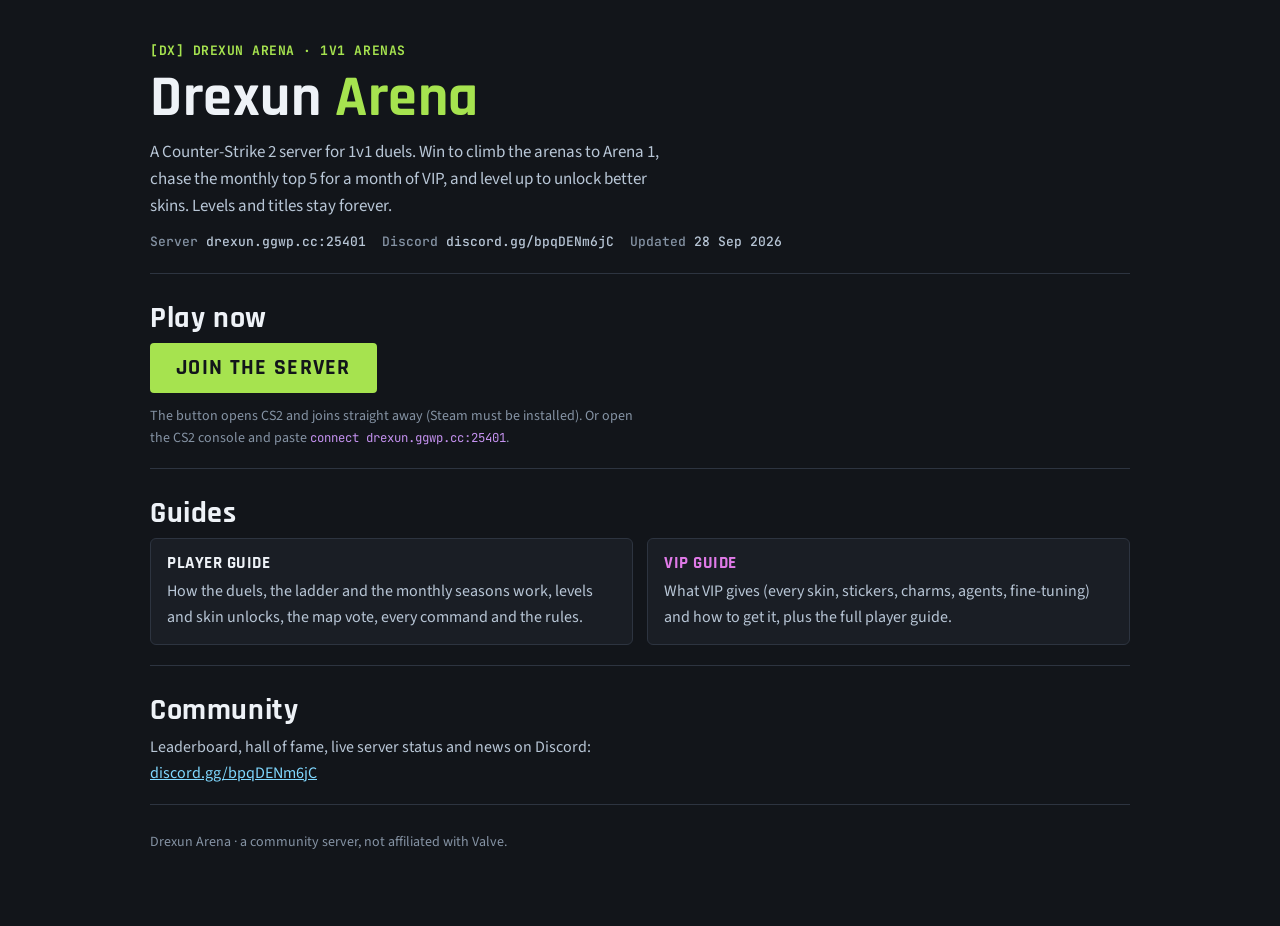
==== index.html @ 5bc747bc "Update guides 2026-09-28 03:51" ====
<!doctype html>
<html lang="en">
<head>
<meta charset="utf-8">
<meta name="viewport" content="width=device-width, initial-scale=1">
<title>Drexun Arena</title>
<link rel="preconnect" href="https://fonts.googleapis.com">
<link rel="preconnect" href="https://fonts.gstatic.com" crossorigin>
<link rel="stylesheet" href="https://fonts.googleapis.com/css2?family=Rajdhani:wght@600;700&family=Source+Sans+3:wght@400;600;700&family=JetBrains+Mono:wght@500&display=swap">
<style>
  /* Generated by tools/Build-Books.ps1 from docs/books/src - edit the sections there, not this file.
     One deliberate dark look in both themes: the page reads like the game's own chat (lime [DX], silver text,
     gold names, purple commands). */
  :root {
    color-scheme: dark;
    --bg: #12151a;
    --surface: #1a1e25;
    --surface-2: #222731;
    --line: #2d3440;
    --text: #b8c6d6;
    --text-strong: #eef2f7;
    --muted: #8593a4;
    --lime: #a6e34f;
    --gold: #e6b544;
    --purple: #c592f0;
    --menu: #80d8ff;
    --red: #ff6b6b;
    --green: #5fd47a;
    --magenta: #e07ae8;
    --blue: #6aa8ff;
    --orange: #ff9f43;
    --accent: #a6e34f;
    --display: "Rajdhani", "Arial Narrow", "Segoe UI", sans-serif;
    --body: "Source Sans 3", "Segoe UI", system-ui, sans-serif;
    --mono: "JetBrains Mono", ui-monospace, Consolas, monospace;
  }
  html { background: var(--bg); }
  body { background: var(--bg); color: var(--text); font: 16px/1.6 var(--body); padding-inline: 16px; }
  .wrap { max-width: 980px; margin: 0 auto; padding-block: 28px 64px; }
  a { color: var(--menu); }
  a:focus-visible { outline: 2px solid var(--lime); outline-offset: 2px; }

  header.top { display: grid; gap: 12px; padding-block: 8px 22px; border-bottom: 1px solid var(--line); }
  .tag { font: 700 13px/1 var(--mono); color: var(--lime); letter-spacing: .04em; }
  h1 { font: 700 clamp(36px, 7vw, 58px)/1 var(--display); color: var(--text-strong); margin: 0; letter-spacing: .01em; text-wrap: balance; }
  h1 .who { color: var(--accent); }
  .lede { margin: 0; max-width: 66ch; font-size: 17px; }
  .meta { display: flex; flex-wrap: wrap; gap: 8px 16px; font: 500 13px/1.4 var(--mono); color: var(--muted); }
  .meta b { color: var(--text); font-weight: 500; }

  nav.toc { padding-block: 18px 6px; border-bottom: 1px solid var(--line); }
  nav.toc h2 { font: 600 12px/1 var(--mono); letter-spacing: .08em; text-transform: uppercase; color: var(--muted); margin: 0 0 10px; }
  .toc-part { display: grid; grid-template-columns: 112px 1fr; gap: 6px 14px; margin-bottom: 12px; }
  .toc-part > span { font: 700 14px/1.9 var(--display); letter-spacing: .06em; text-transform: uppercase; color: var(--text-strong); }
  .toc-part ul { list-style: none; padding: 0; margin: 0; display: flex; flex-wrap: wrap; gap: 6px; }
  .toc-part a { display: inline-block; font: 600 14px/1 var(--body); color: var(--text); text-decoration: none; padding: 7px 10px; border: 1px solid var(--line); border-radius: 4px; background: var(--surface); }
  .toc-part a:hover { border-color: var(--accent); color: var(--text-strong); }
  @media (max-width: 560px) { .toc-part { grid-template-columns: 1fr; gap: 4px; } }

  .part { margin-top: 40px; padding: 14px 0 0; border-top: 3px solid var(--part, var(--accent)); }
  .part > .part-name { font: 700 13px/1 var(--mono); letter-spacing: .1em; text-transform: uppercase; color: var(--part, var(--accent)); }
  .part > p { margin: 8px 0 0; color: var(--muted); max-width: 70ch; }

  section.sec { padding-block: 28px 6px; border-bottom: 1px solid var(--line); scroll-margin-top: 16px; }
  section.sec:last-child { border-bottom: 0; }
  h2 { font: 700 30px/1.1 var(--display); color: var(--text-strong); margin: 0 0 8px; letter-spacing: .02em; text-wrap: balance; }
  .for { margin: 0 0 16px; color: var(--muted); max-width: 70ch; }
  h3 { font: 700 20px/1.2 var(--display); color: var(--text-strong); margin: 24px 0 8px; letter-spacing: .03em; text-transform: uppercase; }
  p, li { max-width: 72ch; }
  p { margin: 0 0 12px; }
  ul, ol { padding-left: 1.2em; margin: 0 0 12px; display: grid; gap: 5px; }
  strong { color: var(--text-strong); }
  code, .cmd { font-family: var(--mono); font-size: .88em; color: var(--purple); overflow-wrap: anywhere; }
  .name, .map { color: var(--gold); }

  .tbl { overflow-x: auto; border: 1px solid var(--line); border-radius: 6px; background: var(--surface); margin: 8px 0 14px; }
  table { width: 100%; border-collapse: collapse; font-size: 15px; }
  th { text-align: left; font: 600 12px/1.2 var(--mono); letter-spacing: .06em; text-transform: uppercase; color: var(--muted); padding: 10px 14px; border-bottom: 1px solid var(--line); background: var(--surface-2); }
  td { padding: 10px 14px; border-top: 1px solid var(--line); vertical-align: top; font-variant-numeric: tabular-nums; }
  tr:first-child td { border-top: 0; }
  td:first-child { width: 1%; min-width: 150px; }
  td:first-child code { font-size: 14px; }
  .alias { display: block; font: 500 12px/1.4 var(--mono); color: var(--muted); margin-top: 2px; }

  .chat { font: 500 14px/1.7 var(--mono); background: #0b0d10; border: 1px solid var(--line); border-radius: 6px; padding: 12px 14px; overflow-x: auto; color: var(--text); margin: 10px 0 16px; }
  .chat div { white-space: pre; }
  .chat .dx { color: var(--lime); } .chat .pu { color: var(--purple); } .chat .go { color: var(--gold); }
  .chat .gr { color: var(--green); } .chat .re { color: var(--red); } .chat .ma { color: var(--magenta); }
  .chat .bl { color: var(--blue); } .chat .or { color: var(--orange); } .chat .mu { color: var(--muted); }

  .card { background: #1c1f22; border: 1px solid #3a3f46; border-radius: 4px; padding: 12px 18px; text-align: center; font: 500 15px/1.35 var(--body); color: #c0c0c0; width: min(300px, 100%); margin: 10px 0 16px; }
  .card b { display: block; color: #ffa500; font: 700 26px/1.2 var(--display); }

  .grid2 { display: grid; grid-template-columns: repeat(auto-fit, minmax(260px, 1fr)); gap: 14px; margin: 8px 0 14px; }
  .box { background: var(--surface); border: 1px solid var(--line); border-radius: 6px; padding: 14px 16px; }
  .box h4 { font: 700 17px/1.2 var(--display); color: var(--text-strong); margin: 0 0 6px; letter-spacing: .03em; text-transform: uppercase; }
  .box p { margin: 0; }
  .can { border-left: 3px solid var(--green); }
  .cannot { border-left: 3px solid var(--red); }
  .warn { border-left: 3px solid var(--orange); }

  .ladder { display: grid; grid-template-columns: repeat(auto-fit, minmax(118px, 1fr)); gap: 8px; margin: 8px 0 14px; }
  .ladder div { background: var(--surface); border: 1px solid var(--line); border-radius: 6px; padding: 10px 12px; }
  .ladder b { display: block; font: 700 18px/1.1 var(--display); letter-spacing: .02em; }
  .ladder span { display: block; font: 500 12px/1.5 var(--mono); color: var(--muted); font-variant-numeric: tabular-nums; }

  .steps { counter-reset: s; list-style: none; padding: 0; display: grid; gap: 8px; }
  .steps li { counter-increment: s; display: grid; grid-template-columns: 28px 1fr; gap: 10px; align-items: start; }
  .steps li::before { content: counter(s); font: 700 15px/26px var(--display); text-align: center; color: var(--bg); background: var(--accent); border-radius: 3px; height: 26px; }

  .note { font-size: 14px; color: var(--muted); }
  a.play { display: inline-block; font: 700 22px/1 var(--display); letter-spacing: .06em; text-transform: uppercase; text-decoration: none; color: var(--bg); background: var(--lime); padding: 14px 26px; border-radius: 4px; }
  a.play:hover { filter: brightness(1.1); }
  a.box.guide { display: block; text-decoration: none; color: var(--text); }
  a.box.guide:hover { border-color: var(--accent); }
  details.faq { border: 1px solid var(--line); border-radius: 6px; background: var(--surface); margin: 0 0 8px; }
  details.faq summary { cursor: pointer; padding: 11px 14px; font-weight: 600; color: var(--text-strong); }
  details.faq > div { padding: 0 14px 12px; }
  footer { padding-top: 26px; font-size: 14px; color: var(--muted); }
  html { scroll-behavior: smooth; }
  @media (prefers-reduced-motion: reduce) { html { scroll-behavior: auto; } }
</style>
</head>
<body>
<div class="wrap">
  <header class="top">
    <div class="tag">[DX] DREXUN ARENA · 1V1 ARENAS</div>
    <h1>Drexun <span class="who">Arena</span></h1>
    <p class="lede">A Counter-Strike 2 server for 1v1 duels. Win to climb the arenas to Arena 1, chase the monthly top 5 for a month of VIP, and level up to unlock better skins. Levels and titles stay forever.</p>
    <div class="meta"><span>Server <b>drexun.ggwp.cc:25401</b></span><span>Discord <b>discord.gg/bpqDENm6jC</b></span><span>Updated <b>28 Sep 2026</b></span></div>
  </header>

  <section class="sec" id="play"><h2>Play now</h2>
    <p><a class="play" href="steam://connect/drexun.ggwp.cc:25401">Join the server</a></p>
    <p class="note">The button opens CS2 and joins straight away (Steam must be installed). Or open the CS2 console and paste <code>connect drexun.ggwp.cc:25401</code>.</p>
  </section>

  <section class="sec" id="guides"><h2>Guides</h2>
    <div class="grid2">
      <a class="box guide" href="players.html"><h4>Player Guide</h4><p>How the duels, the ladder and the monthly seasons work, levels and skin unlocks, the map vote, every command and the rules.</p></a>
      <a class="box guide" href="vip.html"><h4 style="color:var(--magenta)">VIP Guide</h4><p>What VIP gives (every skin, stickers, charms, agents, fine-tuning) and how to get it, plus the full player guide.</p></a>
    </div>
  </section>

  <section class="sec" id="community"><h2>Community</h2>
    <p>Leaderboard, hall of fame, live server status and news on Discord: <a href="https://discord.gg/bpqDENm6jC">discord.gg/bpqDENm6jC</a></p>
  </section>

  <footer>Drexun Arena · a community server, not affiliated with Valve.</footer>
</div>

</body>
</html>
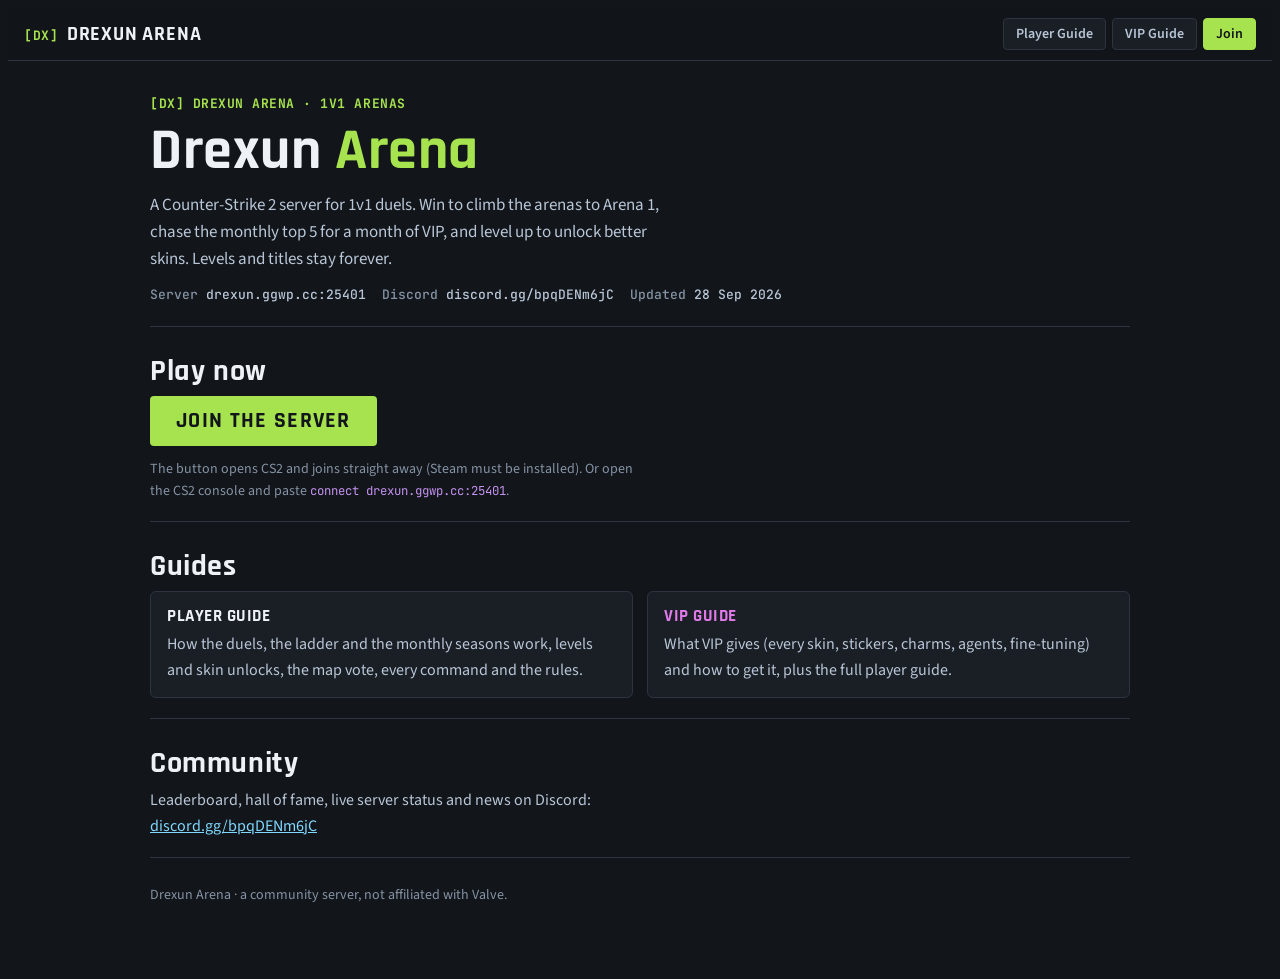
==== commit 072c2cb2: "Update guides 2026-09-28 11:45" ====
--- a/index.html
+++ b/index.html
@@ -113,6 +113,19 @@
   a.play:hover { filter: brightness(1.1); }
   a.box.guide { display: block; text-decoration: none; color: var(--text); }
   a.box.guide:hover { border-color: var(--accent); }
+
+  /* Website only (added by Build-Books.ps1 to the GitHub Pages copies): the bar that leads back home and between guides. */
+  .site-nav { position: sticky; top: env(safe-area-inset-top, 0px); z-index: 10; margin-inline: -16px; padding: 10px 16px;
+    display: flex; flex-wrap: wrap; align-items: center; justify-content: space-between; gap: 8px 16px;
+    background: color-mix(in srgb, var(--bg) 90%, transparent); backdrop-filter: blur(6px); border-bottom: 1px solid var(--line); }
+  .site-nav .brand { font: 700 20px/1 var(--display); letter-spacing: .04em; color: var(--text-strong); text-decoration: none; }
+  .site-nav .brand .tag { font-size: 13px; margin-right: 4px; }
+  .site-links { display: flex; flex-wrap: wrap; align-items: center; gap: 6px; }
+  .site-links a { font: 600 14px/1 var(--body); color: var(--text); text-decoration: none; padding: 8px 12px; border: 1px solid var(--line); border-radius: 4px; background: var(--surface); }
+  .site-links a:hover { border-color: var(--accent); color: var(--text-strong); }
+  .site-links a[aria-current="page"] { border-color: var(--accent); color: var(--text-strong); background: var(--surface-2); }
+  .site-links a.join { background: var(--lime); border-color: var(--lime); color: var(--bg); }
+  .site-links a.join:hover { filter: brightness(1.1); color: var(--bg); }
   details.faq { border: 1px solid var(--line); border-radius: 6px; background: var(--surface); margin: 0 0 8px; }
   details.faq summary { cursor: pointer; padding: 11px 14px; font-weight: 600; color: var(--text-strong); }
   details.faq > div { padding: 0 14px 12px; }
@@ -122,6 +135,14 @@
 </style>
 </head>
 <body>
+<nav class="site-nav" aria-label="Site">
+  <a class="brand" href="index.html" aria-current="page"><span class="tag">[DX]</span> DREXUN ARENA</a>
+  <div class="site-links">
+    <a href="players.html">Player Guide</a>
+    <a href="vip.html">VIP Guide</a>
+    <a class="join" href="steam://connect/drexun.ggwp.cc:25401">Join</a>
+  </div>
+</nav>
 <div class="wrap">
   <header class="top">
     <div class="tag">[DX] DREXUN ARENA · 1V1 ARENAS</div>
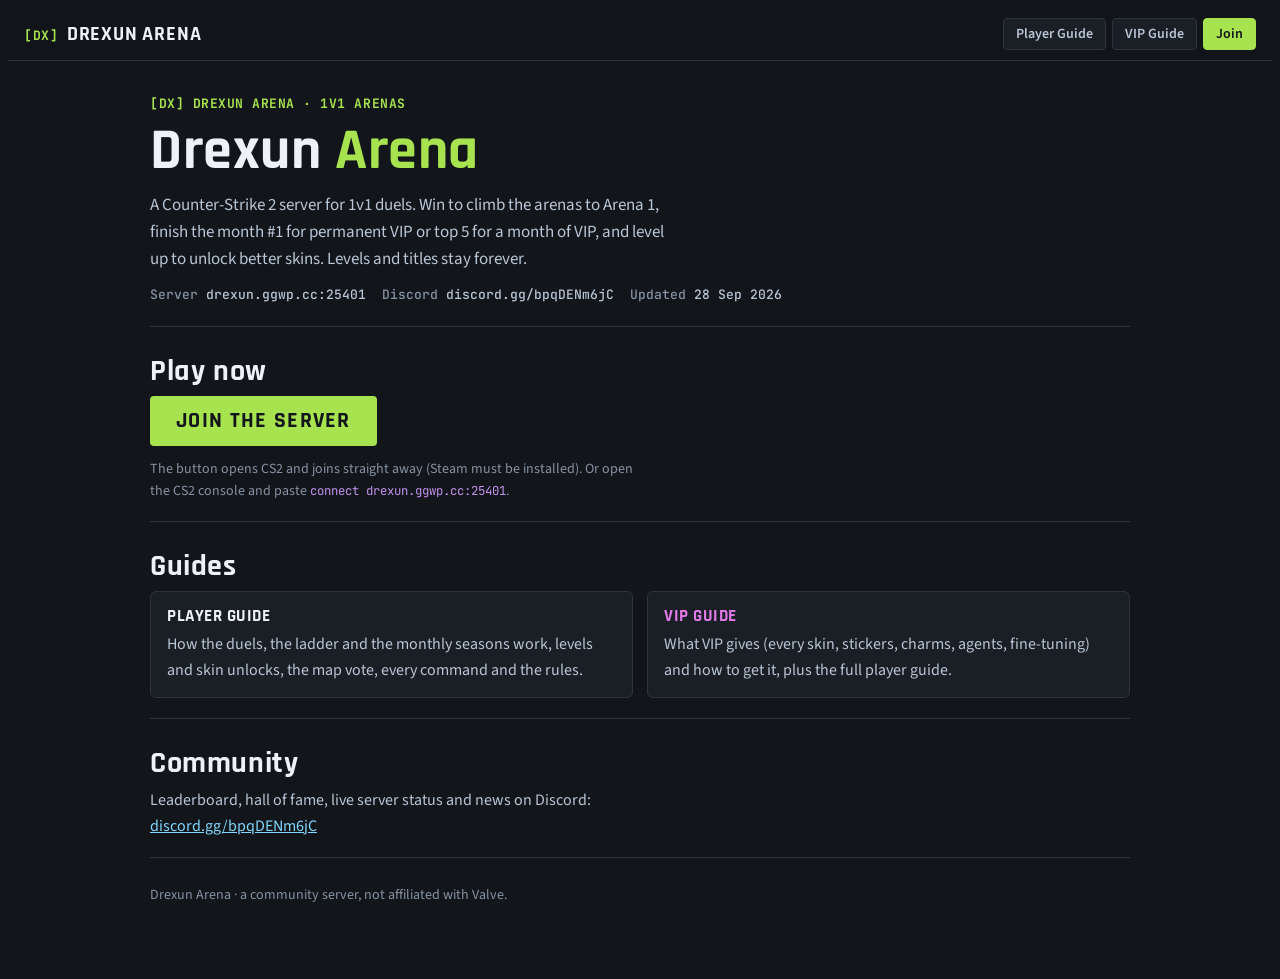
==== commit a63801f3: "Update guides 2026-09-28 14:12" ====
--- a/index.html
+++ b/index.html
@@ -147,7 +147,7 @@
   <header class="top">
     <div class="tag">[DX] DREXUN ARENA · 1V1 ARENAS</div>
     <h1>Drexun <span class="who">Arena</span></h1>
-    <p class="lede">A Counter-Strike 2 server for 1v1 duels. Win to climb the arenas to Arena 1, chase the monthly top 5 for a month of VIP, and level up to unlock better skins. Levels and titles stay forever.</p>
+    <p class="lede">A Counter-Strike 2 server for 1v1 duels. Win to climb the arenas to Arena 1, finish the month #1 for permanent VIP or top 5 for a month of VIP, and level up to unlock better skins. Levels and titles stay forever.</p>
     <div class="meta"><span>Server <b>drexun.ggwp.cc:25401</b></span><span>Discord <b>discord.gg/bpqDENm6jC</b></span><span>Updated <b>28 Sep 2026</b></span></div>
   </header>
 
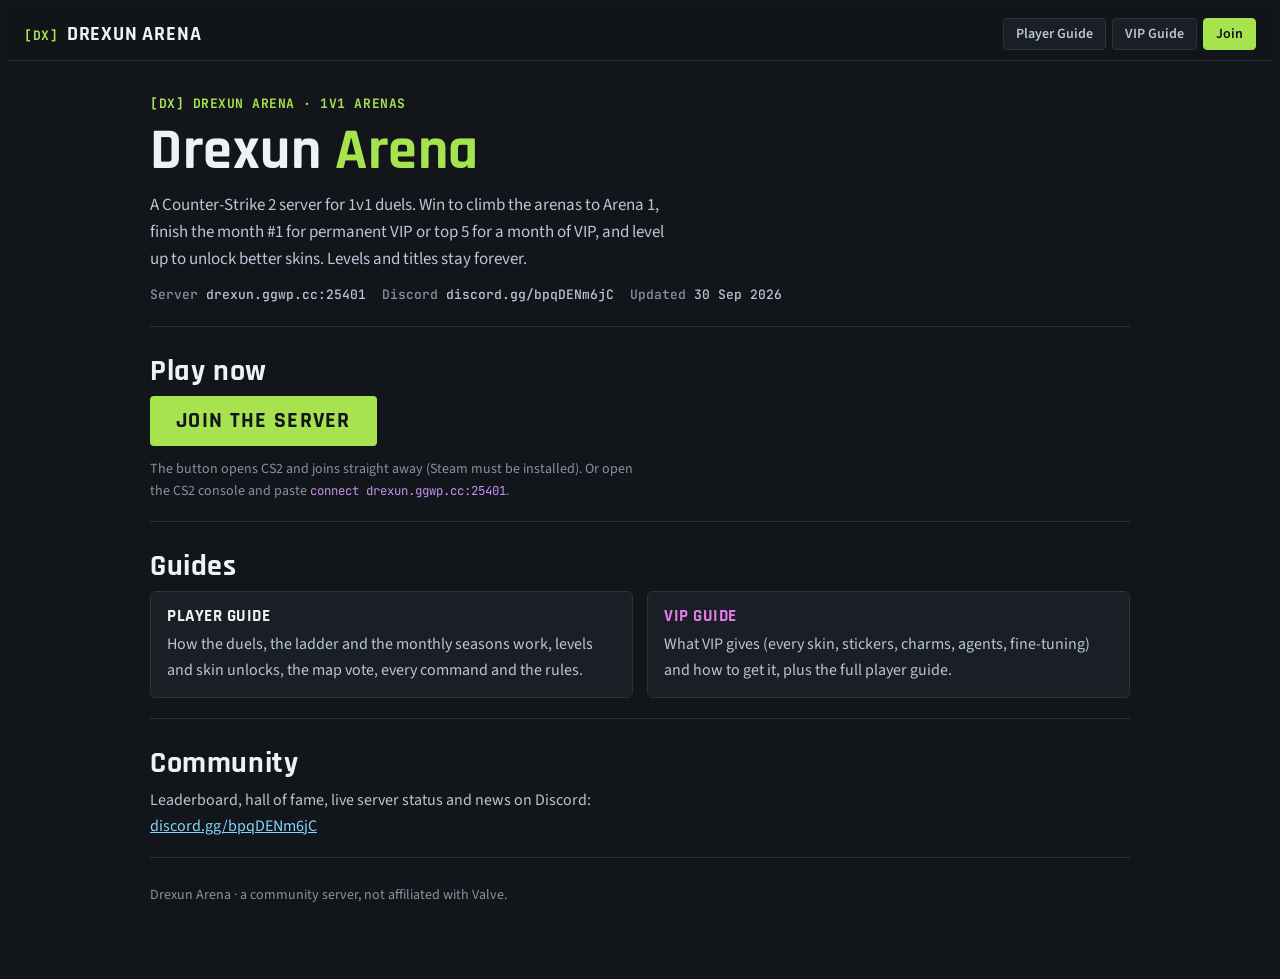
==== commit 57c2ddb2: "Update guides 2026-09-30 03:59" ====
--- a/index.html
+++ b/index.html
@@ -148,7 +148,7 @@
     <div class="tag">[DX] DREXUN ARENA · 1V1 ARENAS</div>
     <h1>Drexun <span class="who">Arena</span></h1>
     <p class="lede">A Counter-Strike 2 server for 1v1 duels. Win to climb the arenas to Arena 1, finish the month #1 for permanent VIP or top 5 for a month of VIP, and level up to unlock better skins. Levels and titles stay forever.</p>
-    <div class="meta"><span>Server <b>drexun.ggwp.cc:25401</b></span><span>Discord <b>discord.gg/bpqDENm6jC</b></span><span>Updated <b>28 Sep 2026</b></span></div>
+    <div class="meta"><span>Server <b>drexun.ggwp.cc:25401</b></span><span>Discord <b>discord.gg/bpqDENm6jC</b></span><span>Updated <b>30 Sep 2026</b></span></div>
   </header>
 
   <section class="sec" id="play"><h2>Play now</h2>
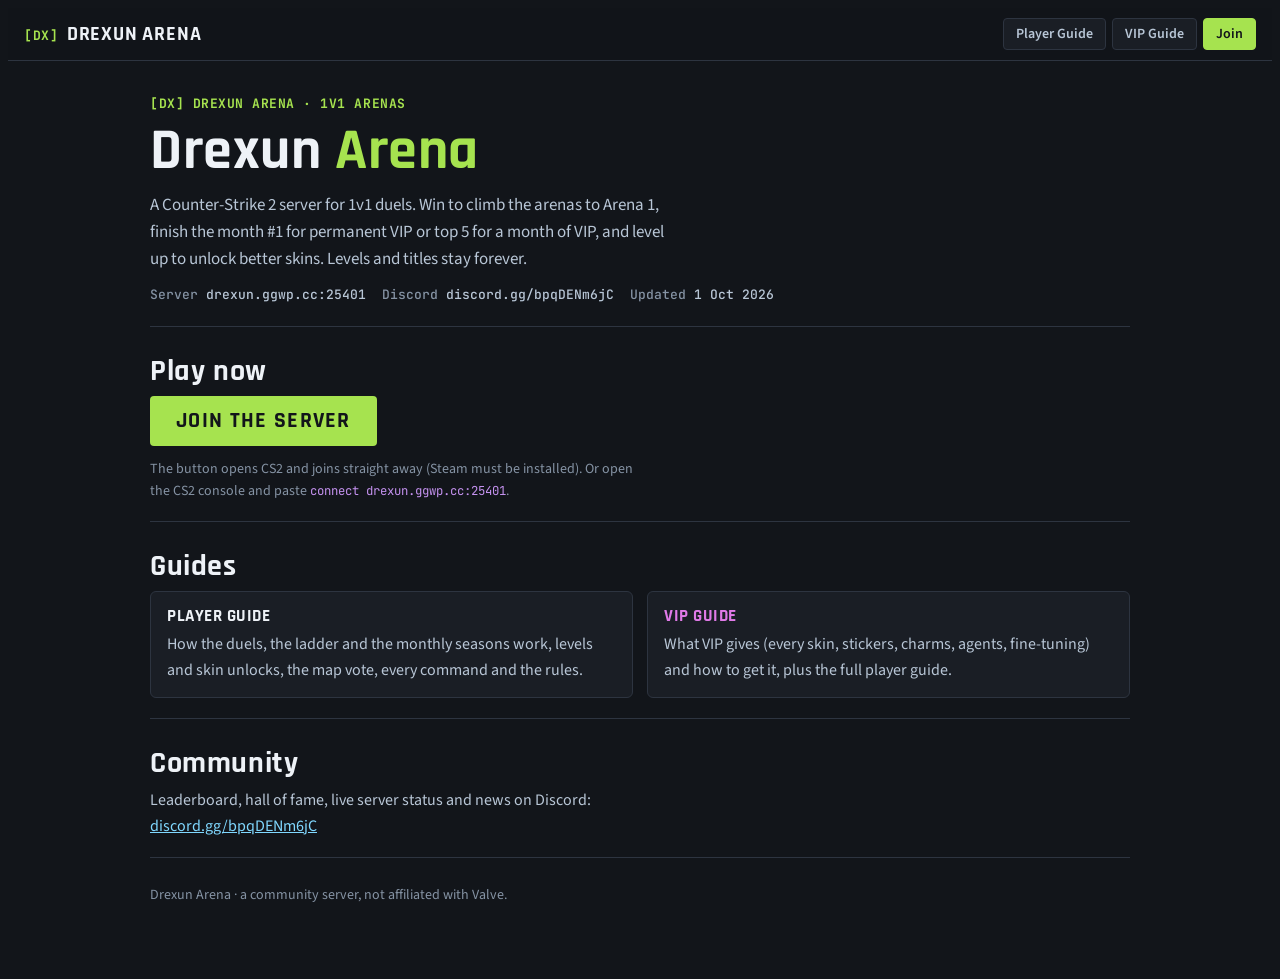
==== commit 2cff5ea4: "Update guides 2026-10-01 04:28" ====
--- a/index.html
+++ b/index.html
@@ -148,7 +148,7 @@
     <div class="tag">[DX] DREXUN ARENA · 1V1 ARENAS</div>
     <h1>Drexun <span class="who">Arena</span></h1>
     <p class="lede">A Counter-Strike 2 server for 1v1 duels. Win to climb the arenas to Arena 1, finish the month #1 for permanent VIP or top 5 for a month of VIP, and level up to unlock better skins. Levels and titles stay forever.</p>
-    <div class="meta"><span>Server <b>drexun.ggwp.cc:25401</b></span><span>Discord <b>discord.gg/bpqDENm6jC</b></span><span>Updated <b>30 Sep 2026</b></span></div>
+    <div class="meta"><span>Server <b>drexun.ggwp.cc:25401</b></span><span>Discord <b>discord.gg/bpqDENm6jC</b></span><span>Updated <b>1 Oct 2026</b></span></div>
   </header>
 
   <section class="sec" id="play"><h2>Play now</h2>
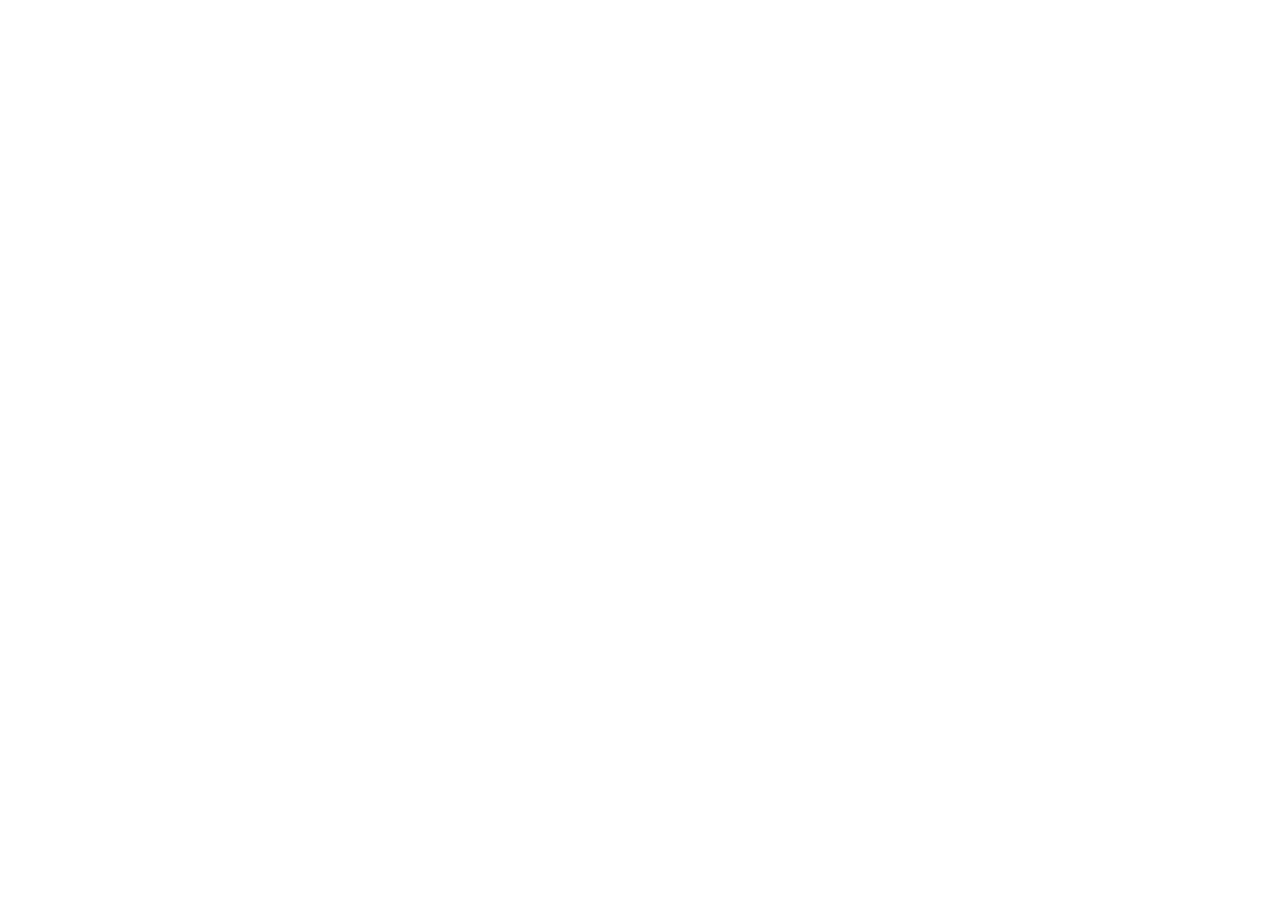
==== commit edec15d8: "Update guides 2026-10-01 14:04" ====
--- a/index.html
+++ b/index.html
@@ -2,173 +2,11 @@
 <html lang="en">
 <head>
 <meta charset="utf-8">
-<meta name="viewport" content="width=device-width, initial-scale=1">
-<title>Drexun Arena</title>
-<link rel="preconnect" href="https://fonts.googleapis.com">
-<link rel="preconnect" href="https://fonts.gstatic.com" crossorigin>
-<link rel="stylesheet" href="https://fonts.googleapis.com/css2?family=Rajdhani:wght@600;700&family=Source+Sans+3:wght@400;600;700&family=JetBrains+Mono:wght@500&display=swap">
-<style>
-  /* Generated by tools/Build-Books.ps1 from docs/books/src - edit the sections there, not this file.
-     One deliberate dark look in both themes: the page reads like the game's own chat (lime [DX], silver text,
-     gold names, purple commands). */
-  :root {
-    color-scheme: dark;
-    --bg: #12151a;
-    --surface: #1a1e25;
-    --surface-2: #222731;
-    --line: #2d3440;
-    --text: #b8c6d6;
-    --text-strong: #eef2f7;
-    --muted: #8593a4;
-    --lime: #a6e34f;
-    --gold: #e6b544;
-    --purple: #c592f0;
-    --menu: #80d8ff;
-    --red: #ff6b6b;
-    --green: #5fd47a;
-    --magenta: #e07ae8;
-    --blue: #6aa8ff;
-    --orange: #ff9f43;
-    --accent: #a6e34f;
-    --display: "Rajdhani", "Arial Narrow", "Segoe UI", sans-serif;
-    --body: "Source Sans 3", "Segoe UI", system-ui, sans-serif;
-    --mono: "JetBrains Mono", ui-monospace, Consolas, monospace;
-  }
-  html { background: var(--bg); }
-  body { background: var(--bg); color: var(--text); font: 16px/1.6 var(--body); padding-inline: 16px; }
-  .wrap { max-width: 980px; margin: 0 auto; padding-block: 28px 64px; }
-  a { color: var(--menu); }
-  a:focus-visible { outline: 2px solid var(--lime); outline-offset: 2px; }
-
-  header.top { display: grid; gap: 12px; padding-block: 8px 22px; border-bottom: 1px solid var(--line); }
-  .tag { font: 700 13px/1 var(--mono); color: var(--lime); letter-spacing: .04em; }
-  h1 { font: 700 clamp(36px, 7vw, 58px)/1 var(--display); color: var(--text-strong); margin: 0; letter-spacing: .01em; text-wrap: balance; }
-  h1 .who { color: var(--accent); }
-  .lede { margin: 0; max-width: 66ch; font-size: 17px; }
-  .meta { display: flex; flex-wrap: wrap; gap: 8px 16px; font: 500 13px/1.4 var(--mono); color: var(--muted); }
-  .meta b { color: var(--text); font-weight: 500; }
-
-  nav.toc { padding-block: 18px 6px; border-bottom: 1px solid var(--line); }
-  nav.toc h2 { font: 600 12px/1 var(--mono); letter-spacing: .08em; text-transform: uppercase; color: var(--muted); margin: 0 0 10px; }
-  .toc-part { display: grid; grid-template-columns: 112px 1fr; gap: 6px 14px; margin-bottom: 12px; }
-  .toc-part > span { font: 700 14px/1.9 var(--display); letter-spacing: .06em; text-transform: uppercase; color: var(--text-strong); }
-  .toc-part ul { list-style: none; padding: 0; margin: 0; display: flex; flex-wrap: wrap; gap: 6px; }
-  .toc-part a { display: inline-block; font: 600 14px/1 var(--body); color: var(--text); text-decoration: none; padding: 7px 10px; border: 1px solid var(--line); border-radius: 4px; background: var(--surface); }
-  .toc-part a:hover { border-color: var(--accent); color: var(--text-strong); }
-  @media (max-width: 560px) { .toc-part { grid-template-columns: 1fr; gap: 4px; } }
-
-  .part { margin-top: 40px; padding: 14px 0 0; border-top: 3px solid var(--part, var(--accent)); }
-  .part > .part-name { font: 700 13px/1 var(--mono); letter-spacing: .1em; text-transform: uppercase; color: var(--part, var(--accent)); }
-  .part > p { margin: 8px 0 0; color: var(--muted); max-width: 70ch; }
-
-  section.sec { padding-block: 28px 6px; border-bottom: 1px solid var(--line); scroll-margin-top: 16px; }
-  section.sec:last-child { border-bottom: 0; }
-  h2 { font: 700 30px/1.1 var(--display); color: var(--text-strong); margin: 0 0 8px; letter-spacing: .02em; text-wrap: balance; }
-  .for { margin: 0 0 16px; color: var(--muted); max-width: 70ch; }
-  h3 { font: 700 20px/1.2 var(--display); color: var(--text-strong); margin: 24px 0 8px; letter-spacing: .03em; text-transform: uppercase; }
-  p, li { max-width: 72ch; }
-  p { margin: 0 0 12px; }
-  ul, ol { padding-left: 1.2em; margin: 0 0 12px; display: grid; gap: 5px; }
-  strong { color: var(--text-strong); }
-  code, .cmd { font-family: var(--mono); font-size: .88em; color: var(--purple); overflow-wrap: anywhere; }
-  .name, .map { color: var(--gold); }
-
-  .tbl { overflow-x: auto; border: 1px solid var(--line); border-radius: 6px; background: var(--surface); margin: 8px 0 14px; }
-  table { width: 100%; border-collapse: collapse; font-size: 15px; }
-  th { text-align: left; font: 600 12px/1.2 var(--mono); letter-spacing: .06em; text-transform: uppercase; color: var(--muted); padding: 10px 14px; border-bottom: 1px solid var(--line); background: var(--surface-2); }
-  td { padding: 10px 14px; border-top: 1px solid var(--line); vertical-align: top; font-variant-numeric: tabular-nums; }
-  tr:first-child td { border-top: 0; }
-  td:first-child { width: 1%; min-width: 150px; }
-  td:first-child code { font-size: 14px; }
-  .alias { display: block; font: 500 12px/1.4 var(--mono); color: var(--muted); margin-top: 2px; }
-
-  .chat { font: 500 14px/1.7 var(--mono); background: #0b0d10; border: 1px solid var(--line); border-radius: 6px; padding: 12px 14px; overflow-x: auto; color: var(--text); margin: 10px 0 16px; }
-  .chat div { white-space: pre; }
-  .chat .dx { color: var(--lime); } .chat .pu { color: var(--purple); } .chat .go { color: var(--gold); }
-  .chat .gr { color: var(--green); } .chat .re { color: var(--red); } .chat .ma { color: var(--magenta); }
-  .chat .bl { color: var(--blue); } .chat .or { color: var(--orange); } .chat .mu { color: var(--muted); }
-
-  .card { background: #1c1f22; border: 1px solid #3a3f46; border-radius: 4px; padding: 12px 18px; text-align: center; font: 500 15px/1.35 var(--body); color: #c0c0c0; width: min(300px, 100%); margin: 10px 0 16px; }
-  .card b { display: block; color: #ffa500; font: 700 26px/1.2 var(--display); }
-
-  .grid2 { display: grid; grid-template-columns: repeat(auto-fit, minmax(260px, 1fr)); gap: 14px; margin: 8px 0 14px; }
-  .box { background: var(--surface); border: 1px solid var(--line); border-radius: 6px; padding: 14px 16px; }
-  .box h4 { font: 700 17px/1.2 var(--display); color: var(--text-strong); margin: 0 0 6px; letter-spacing: .03em; text-transform: uppercase; }
-  .box p { margin: 0; }
-  .can { border-left: 3px solid var(--green); }
-  .cannot { border-left: 3px solid var(--red); }
-  .warn { border-left: 3px solid var(--orange); }
-
-  .ladder { display: grid; grid-template-columns: repeat(auto-fit, minmax(118px, 1fr)); gap: 8px; margin: 8px 0 14px; }
-  .ladder div { background: var(--surface); border: 1px solid var(--line); border-radius: 6px; padding: 10px 12px; }
-  .ladder b { display: block; font: 700 18px/1.1 var(--display); letter-spacing: .02em; }
-  .ladder span { display: block; font: 500 12px/1.5 var(--mono); color: var(--muted); font-variant-numeric: tabular-nums; }
-
-  .steps { counter-reset: s; list-style: none; padding: 0; display: grid; gap: 8px; }
-  .steps li { counter-increment: s; display: grid; grid-template-columns: 28px 1fr; gap: 10px; align-items: start; }
-  .steps li::before { content: counter(s); font: 700 15px/26px var(--display); text-align: center; color: var(--bg); background: var(--accent); border-radius: 3px; height: 26px; }
-
-  .note { font-size: 14px; color: var(--muted); }
-  a.play { display: inline-block; font: 700 22px/1 var(--display); letter-spacing: .06em; text-transform: uppercase; text-decoration: none; color: var(--bg); background: var(--lime); padding: 14px 26px; border-radius: 4px; }
-  a.play:hover { filter: brightness(1.1); }
-  a.box.guide { display: block; text-decoration: none; color: var(--text); }
-  a.box.guide:hover { border-color: var(--accent); }
-
-  /* Website only (added by Build-Books.ps1 to the GitHub Pages copies): the bar that leads back home and between guides. */
-  .site-nav { position: sticky; top: env(safe-area-inset-top, 0px); z-index: 10; margin-inline: -16px; padding: 10px 16px;
-    display: flex; flex-wrap: wrap; align-items: center; justify-content: space-between; gap: 8px 16px;
-    background: color-mix(in srgb, var(--bg) 90%, transparent); backdrop-filter: blur(6px); border-bottom: 1px solid var(--line); }
-  .site-nav .brand { font: 700 20px/1 var(--display); letter-spacing: .04em; color: var(--text-strong); text-decoration: none; }
-  .site-nav .brand .tag { font-size: 13px; margin-right: 4px; }
-  .site-links { display: flex; flex-wrap: wrap; align-items: center; gap: 6px; }
-  .site-links a { font: 600 14px/1 var(--body); color: var(--text); text-decoration: none; padding: 8px 12px; border: 1px solid var(--line); border-radius: 4px; background: var(--surface); }
-  .site-links a:hover { border-color: var(--accent); color: var(--text-strong); }
-  .site-links a[aria-current="page"] { border-color: var(--accent); color: var(--text-strong); background: var(--surface-2); }
-  .site-links a.join { background: var(--lime); border-color: var(--lime); color: var(--bg); }
-  .site-links a.join:hover { filter: brightness(1.1); color: var(--bg); }
-  details.faq { border: 1px solid var(--line); border-radius: 6px; background: var(--surface); margin: 0 0 8px; }
-  details.faq summary { cursor: pointer; padding: 11px 14px; font-weight: 600; color: var(--text-strong); }
-  details.faq > div { padding: 0 14px 12px; }
-  footer { padding-top: 26px; font-size: 14px; color: var(--muted); }
-  html { scroll-behavior: smooth; }
-  @media (prefers-reduced-motion: reduce) { html { scroll-behavior: auto; } }
-</style>
+<title>Drexun Arena has moved</title>
+<link rel="canonical" href="https://drexun.com/">
+<meta http-equiv="refresh" content="0; url=https://drexun.com/">
 </head>
 <body>
-<nav class="site-nav" aria-label="Site">
-  <a class="brand" href="index.html" aria-current="page"><span class="tag">[DX]</span> DREXUN ARENA</a>
-  <div class="site-links">
-    <a href="players.html">Player Guide</a>
-    <a href="vip.html">VIP Guide</a>
-    <a class="join" href="steam://connect/drexun.ggwp.cc:25401">Join</a>
-  </div>
-</nav>
-<div class="wrap">
-  <header class="top">
-    <div class="tag">[DX] DREXUN ARENA · 1V1 ARENAS</div>
-    <h1>Drexun <span class="who">Arena</span></h1>
-    <p class="lede">A Counter-Strike 2 server for 1v1 duels. Win to climb the arenas to Arena 1, finish the month #1 for permanent VIP or top 5 for a month of VIP, and level up to unlock better skins. Levels and titles stay forever.</p>
-    <div class="meta"><span>Server <b>drexun.ggwp.cc:25401</b></span><span>Discord <b>discord.gg/bpqDENm6jC</b></span><span>Updated <b>1 Oct 2026</b></span></div>
-  </header>
-
-  <section class="sec" id="play"><h2>Play now</h2>
-    <p><a class="play" href="steam://connect/drexun.ggwp.cc:25401">Join the server</a></p>
-    <p class="note">The button opens CS2 and joins straight away (Steam must be installed). Or open the CS2 console and paste <code>connect drexun.ggwp.cc:25401</code>.</p>
-  </section>
-
-  <section class="sec" id="guides"><h2>Guides</h2>
-    <div class="grid2">
-      <a class="box guide" href="players.html"><h4>Player Guide</h4><p>How the duels, the ladder and the monthly seasons work, levels and skin unlocks, the map vote, every command and the rules.</p></a>
-      <a class="box guide" href="vip.html"><h4 style="color:var(--magenta)">VIP Guide</h4><p>What VIP gives (every skin, stickers, charms, agents, fine-tuning) and how to get it, plus the full player guide.</p></a>
-    </div>
-  </section>
-
-  <section class="sec" id="community"><h2>Community</h2>
-    <p>Leaderboard, hall of fame, live server status and news on Discord: <a href="https://discord.gg/bpqDENm6jC">discord.gg/bpqDENm6jC</a></p>
-  </section>
-
-  <footer>Drexun Arena · a community server, not affiliated with Valve.</footer>
-</div>
-
+<p>Drexun Arena has moved to <a href="https://drexun.com/">https://drexun.com/</a>.</p>
 </body>
 </html>
